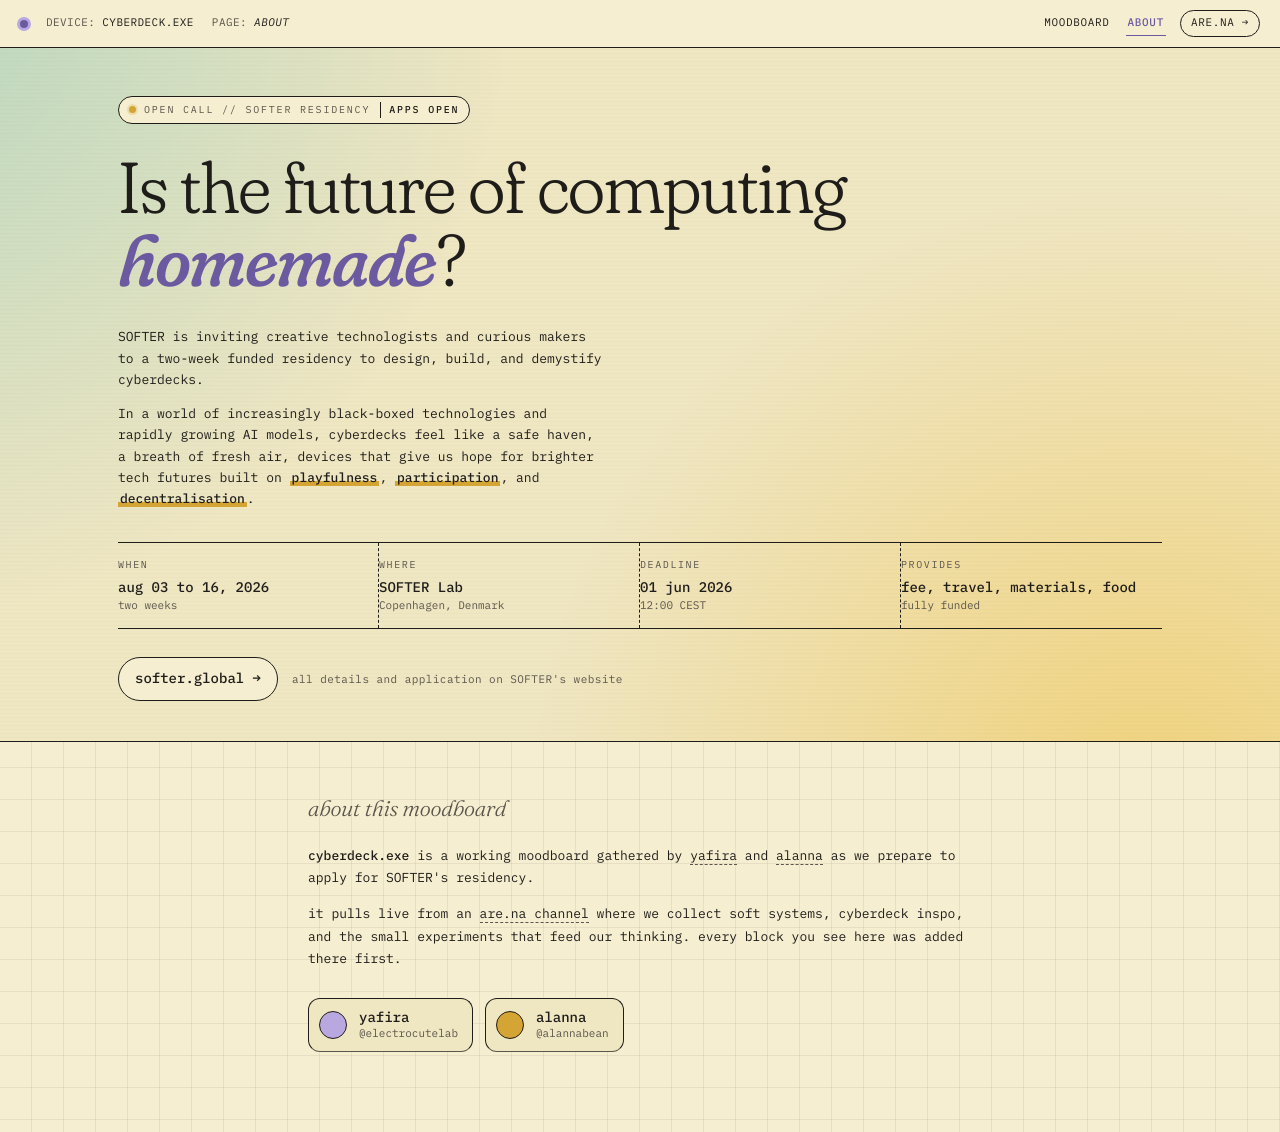
==== about.html @ faeb11a3 "Initial commit" ====
<!doctype html>
<html lang="en">
  <head>
    <meta charset="utf-8" />
    <meta
      name="viewport"
      content="width=device-width, initial-scale=1, viewport-fit=cover"
    />
    <title>about // cyberdeck.exe</title>
    <meta
      name="description"
      content="open call: SOFTER residency for cyberdeck design and demystification. cyberdeck.exe is a moodboard by yafira & alanna."
    />
    <meta property="og:title" content="about // cyberdeck.exe" />
    <meta
      property="og:description"
      content="open call: is the future of computing homemade?"
    />

    <link rel="preconnect" href="https://fonts.googleapis.com" />
    <link rel="preconnect" href="https://fonts.gstatic.com" crossorigin />
    <link
      href="https://fonts.googleapis.com/css2?family=IBM+Plex+Mono:wght@300;400;500;600;700&family=Fraunces:opsz,wght,SOFT@9..144,300;9..144,500;9..144,800&display=swap"
      rel="stylesheet"
    />

    <link rel="stylesheet" href="style.css" />
  </head>
  <body class="page-about">
    <!-- top status strip -->
    <div class="spec-strip" role="banner">
      <span class="dot" aria-hidden="true"></span>
      <span><span class="k">device:</span> cyberdeck.exe</span>
      <span><span class="k">page:</span> <em>about</em></span>
      <span class="grow"></span>
      <nav class="nav">
        <a class="nav-link" href="index.html">moodboard</a>
        <a class="nav-link" href="about.html" aria-current="page">about</a>
        <a
          class="nav-link action"
          href="https://www.are.na/yafira/cyberdeck-exe-9tnkemv_c50"
          target="_blank"
          rel="noopener"
          >are.na &rarr;</a
        >
      </nav>
    </div>

    <!-- open call brief -->
    <section class="brief" aria-labelledby="brief-heading">
      <div class="brief-inner">
        <div class="brief-tag">
          <span class="brief-tag-dot"></span>
          <span>open call // SOFTER residency</span>
          <span class="brief-tag-status">apps open</span>
        </div>

        <h1 id="brief-heading" class="brief-question">
          Is the future of computing <em>homemade</em>?
        </h1>

        <div class="brief-prose">
          <p>
            SOFTER is inviting creative technologists and curious makers to a
            two-week funded residency to design, build, and demystify
            cyberdecks.
          </p>
          <p>
            In a world of increasingly black-boxed technologies and rapidly
            growing AI models, cyberdecks feel like a safe haven, a breath of
            fresh air, devices that give us hope for brighter tech futures built
            on <b>playfulness</b>, <b>participation</b>, and
            <b>decentralisation</b>.
          </p>
        </div>

        <dl class="brief-specs">
          <div class="brief-spec">
            <dt>when</dt>
            <dd>aug 03 to 16, 2026 <span class="brief-sub">two weeks</span></dd>
          </div>
          <div class="brief-spec">
            <dt>where</dt>
            <dd>
              SOFTER Lab <span class="brief-sub">Copenhagen, Denmark</span>
            </dd>
          </div>
          <div class="brief-spec">
            <dt>deadline</dt>
            <dd>01 jun 2026 <span class="brief-sub">12:00 CEST</span></dd>
          </div>
          <div class="brief-spec">
            <dt>provides</dt>
            <dd>
              fee, travel, materials, food
              <span class="brief-sub">fully funded</span>
            </dd>
          </div>
        </dl>

        <div class="brief-cta">
          <a
            class="brief-link"
            href="https://softer.global"
            target="_blank"
            rel="noopener"
          >
            softer.global &rarr;
          </a>
          <span class="brief-note"
            >all details and application on SOFTER's website</span
          >
        </div>
      </div>
    </section>

    <!-- about this site -->
    <section class="about-meta">
      <div class="about-meta-inner">
        <h2 class="about-meta-heading">about this moodboard</h2>
        <p>
          <span class="lead">cyberdeck.exe</span> is a working moodboard
          gathered by
          <a
            href="https://instagram.com/electrocutelab"
            target="_blank"
            rel="noopener"
            >yafira</a
          >
          and
          <a
            href="https://instagram.com/alannabean"
            target="_blank"
            rel="noopener"
            >alanna</a
          >
          as we prepare to apply for SOFTER's residency.
        </p>
        <p>
          it pulls live from an
          <a
            href="https://www.are.na/yafira/cyberdeck-exe-9tnkemv_c50"
            target="_blank"
            rel="noopener"
            >are.na channel</a
          >
          where we collect soft systems, cyberdeck inspo, and the small
          experiments that feed our thinking. every block you see here was added
          there first.
        </p>

        <div class="people">
          <a
            class="person"
            href="https://instagram.com/electrocutelab"
            target="_blank"
            rel="noopener"
          >
            <span class="swatch" style="background: var(--lav)"></span>
            <div class="person-text">
              <span class="person-name">yafira</span>
              <span class="person-handle">@electrocutelab</span>
            </div>
          </a>
          <a
            class="person"
            href="https://instagram.com/alannabean"
            target="_blank"
            rel="noopener"
          >
            <span class="swatch" style="background: var(--mustard)"></span>
            <div class="person-text">
              <span class="person-name">alanna</span>
              <span class="person-handle">@alannabean</span>
            </div>
          </a>
        </div>
      </div>
    </section>
  </body>
</html>
---- style.css ----
:root {
  --bg: #f5eed1; /* mac beige, pushed pastel yellow */
  --paper: #efe6c2; /* paper card, slightly deeper */
  --ink: #1f1d1a; /* near-black ink */
  --ink-soft: #5b554c;
  --rule: #1f1d1a;
  --lav: #b9a8e0;
  --lav-deep: #6b5aa0;
  --blush: #e8b3b6;
  --mint: #b5d6bf;
  --butter: #f0d27c;
  --sky: #a9c6e0;
  --peach: #ebbf9b;
  --mustard: #d4a534;
  --grid-line: rgba(31, 29, 26, 0.07);
}
@media (prefers-color-scheme: dark) {
  :root {
    --bg: #16140d;
    --paper: #1f1c12;
    --ink: #ece6d6;
    --ink-soft: #a39a86;
    --rule: #ece6d6;
    --grid-line: rgba(236, 230, 214, 0.08);
  }
}

* {
  box-sizing: border-box;
}
html,
body {
  margin: 0;
  padding: 0;
}
body {
  background: var(--bg);
  color: var(--ink);
  font-family: "IBM Plex Mono", ui-monospace, monospace;
  font-size: 13px;
  line-height: 1.55;
  -webkit-font-smoothing: antialiased;
  text-rendering: geometricPrecision;
  background-image:
    linear-gradient(var(--grid-line) 1px, transparent 1px),
    linear-gradient(90deg, var(--grid-line) 1px, transparent 1px);
  background-size: 32px 32px;
  background-position: -1px -1px;
}

::selection {
  background: var(--lav);
  color: var(--ink);
}

a {
  color: inherit;
}

/* top spec strip */
.spec-strip {
  border-bottom: 1.5px solid var(--rule);
  padding: 10px 20px;
  display: flex;
  gap: 18px;
  align-items: center;
  flex-wrap: wrap;
  font-size: 11px;
  letter-spacing: 0.04em;
  text-transform: uppercase;
  background: var(--bg);
  position: sticky;
  top: 0;
  z-index: 50;
  backdrop-filter: blur(8px);
}
.spec-strip .dot {
  width: 8px;
  height: 8px;
  border-radius: 50%;
  background: var(--lav-deep);
  box-shadow: 0 0 0 3px var(--lav);
  animation: pulse 2.4s ease-in-out infinite;
}
@keyframes pulse {
  0%,
  100% {
    box-shadow: 0 0 0 3px var(--lav);
  }
  50% {
    box-shadow: 0 0 0 6px transparent;
  }
}
.spec-strip span.k {
  color: var(--ink-soft);
}
.spec-strip .grow {
  flex: 1;
}

.nav {
  display: inline-flex;
  align-items: center;
  gap: 14px;
}
.nav-link {
  text-decoration: none;
  color: var(--ink);
  font-size: 11px;
  letter-spacing: 0.06em;
  text-transform: uppercase;
  padding: 3px 2px;
  border-bottom: 1.5px solid transparent;
  transition:
    border-color 0.15s,
    color 0.15s;
}
.nav-link:hover {
  border-bottom-color: var(--ink);
}
.nav-link[aria-current="page"] {
  border-bottom-color: var(--lav-deep);
  color: var(--lav-deep);
  font-weight: 500;
}
.nav-link.action {
  padding: 4px 10px;
  border: 1px solid var(--rule);
  border-radius: 999px;
  transition:
    background 0.2s,
    color 0.2s;
}
.nav-link.action:hover {
  background: var(--ink);
  color: var(--bg);
  border-color: var(--ink);
}

/* masthead */
.masthead {
  padding: 56px 20px 28px;
  border-bottom: 1.5px solid var(--rule);
  position: relative;
  overflow: hidden;
}
.masthead::before {
  content: "";
  position: absolute;
  top: 0;
  right: -120px;
  width: 480px;
  height: 480px;
  background: radial-gradient(circle at center, var(--lav) 0%, transparent 60%);
  opacity: 0.55;
  pointer-events: none;
}
.masthead::after {
  content: "";
  position: absolute;
  bottom: -200px;
  left: -80px;
  width: 360px;
  height: 360px;
  background: radial-gradient(
    circle at center,
    var(--blush) 0%,
    transparent 60%
  );
  opacity: 0.45;
  pointer-events: none;
}
.masthead-inner {
  position: relative;
  z-index: 1;
  max-width: 1400px;
  margin: 0 auto;
}

.crumb {
  font-size: 11px;
  letter-spacing: 0.16em;
  text-transform: uppercase;
  color: var(--ink-soft);
  margin-bottom: 18px;
}
.crumb b {
  color: var(--ink);
  font-weight: 500;
}

h1.title {
  font-family: "Fraunces", "Times New Roman", serif;
  font-weight: 300;
  font-variation-settings: "SOFT" 100;
  font-size: clamp(56px, 11vw, 168px);
  line-height: 0.88;
  letter-spacing: -0.04em;
  margin: 0 0 18px;
  color: var(--ink);
}
h1.title .ext {
  font-family: "IBM Plex Mono", monospace;
  font-style: italic;
  font-weight: 300;
  font-size: 0.42em;
  letter-spacing: -0.01em;
  vertical-align: 0.55em;
  color: var(--lav-deep);
  margin-left: 6px;
}
h1.title .cursor {
  display: inline-block;
  width: 0.5em;
  height: 0.78em;
  background: var(--ink);
  vertical-align: -0.05em;
  margin-left: 0.1em;
  animation: blink 1.1s steps(2, end) infinite;
}
@keyframes blink {
  50% {
    opacity: 0;
  }
}

.tagline {
  max-width: 640px;
  font-size: 14px;
  line-height: 1.5;
  color: var(--ink);
}
.tagline em {
  font-family: "Fraunces", serif;
  font-style: italic;
  font-weight: 400;
}

/* datasheet (specs grid) */
.datasheet {
  display: grid;
  grid-template-columns: repeat(auto-fit, minmax(160px, 1fr));
  border-top: 1px dashed var(--rule);
  border-bottom: 1px dashed var(--rule);
  margin-top: 32px;
}
.datasheet .cell {
  padding: 14px 16px;
  border-right: 1px dashed var(--rule);
  font-size: 11px;
  line-height: 1.45;
}
.datasheet .cell:last-child {
  border-right: none;
}
.datasheet .cell .k {
  display: block;
  color: var(--ink-soft);
  letter-spacing: 0.12em;
  text-transform: uppercase;
  font-size: 10px;
  margin-bottom: 4px;
}
.datasheet .cell .v {
  color: var(--ink);
  font-weight: 500;
  font-size: 13px;
}
@media (max-width: 720px) {
  .datasheet {
    grid-template-columns: repeat(2, 1fr);
  }
  .datasheet .cell:nth-child(2n) {
    border-right: none;
  }
  .datasheet .cell {
    border-bottom: 1px dashed var(--rule);
  }
  .datasheet .cell:nth-last-child(-n + 2) {
    border-bottom: none;
  }
}

/* collaborator chips */
.collab-row {
  display: flex;
  gap: 8px;
  flex-wrap: wrap;
  padding: 20px;
  border-bottom: 1.5px solid var(--rule);
  align-items: center;
}
.collab-row .label {
  font-size: 10px;
  text-transform: uppercase;
  letter-spacing: 0.16em;
  color: var(--ink-soft);
  margin-right: 8px;
}
.chip {
  display: inline-flex;
  align-items: center;
  gap: 6px;
  padding: 4px 10px 4px 6px;
  border: 1px solid var(--rule);
  border-radius: 999px;
  font-size: 11px;
  text-decoration: none;
  background: var(--paper);
  transition: transform 0.15s;
}
.chip:hover {
  transform: translate(-1px, -1px);
  box-shadow: 2px 2px 0 var(--rule);
}
.chip .swatch {
  width: 16px;
  height: 16px;
  border-radius: 50%;
  border: 1px solid var(--rule);
  flex-shrink: 0;
}
.chip .handle {
  color: var(--ink-soft);
  font-size: 10px;
  letter-spacing: 0.02em;
}
.chip .name {
  color: var(--ink);
}

/* open call brief */
.brief {
  border-bottom: 1.5px solid var(--rule);
  padding: 0;
  position: relative;
  background:
    radial-gradient(circle at 90% 110%, var(--butter) 0%, transparent 45%),
    radial-gradient(circle at -10% -10%, var(--mint) 0%, transparent 40%),
    var(--paper);
  overflow: hidden;
}
.brief::before {
  /* faint scanline texture, very soft */
  content: "";
  position: absolute;
  inset: 0;
  background-image: repeating-linear-gradient(
    0deg,
    transparent 0 3px,
    rgba(31, 29, 26, 0.018) 3px 4px
  );
  pointer-events: none;
}
.brief-inner {
  position: relative;
  max-width: 1100px;
  margin: 0 auto;
  padding: 48px 28px 40px;
}

.brief-tag {
  display: inline-flex;
  align-items: center;
  gap: 8px;
  font-size: 10px;
  text-transform: uppercase;
  letter-spacing: 0.18em;
  color: var(--ink-soft);
  border: 1px solid var(--rule);
  background: var(--bg);
  padding: 5px 10px;
  border-radius: 999px;
  margin-bottom: 28px;
}
.brief-tag-dot {
  width: 7px;
  height: 7px;
  border-radius: 50%;
  background: var(--mustard);
  box-shadow: 0 0 0 2px rgba(212, 165, 52, 0.25);
}
.brief-tag-status {
  color: var(--ink);
  font-weight: 500;
  border-left: 1px solid var(--rule);
  padding-left: 8px;
  margin-left: 2px;
}

.brief-question {
  font-family: "Fraunces", serif;
  font-weight: 300;
  font-variation-settings: "SOFT" 100;
  font-size: clamp(34px, 6vw, 72px);
  line-height: 1.02;
  letter-spacing: -0.025em;
  color: var(--ink);
  margin: 0 0 28px;
  max-width: 18ch;
}
.brief-question em {
  font-style: italic;
  color: var(--lav-deep);
  font-weight: 500;
}

.brief-prose {
  max-width: 62ch;
  font-size: 13px;
  line-height: 1.65;
  color: var(--ink);
  margin-bottom: 32px;
}
.brief-prose p {
  margin: 0 0 12px;
}
.brief-prose p:last-child {
  margin-bottom: 0;
}
.brief-prose b {
  font-weight: 500;
  color: var(--ink);
  background: linear-gradient(
    0deg,
    var(--mustard) 0%,
    var(--mustard) 30%,
    transparent 30%
  );
  padding: 0 2px;
}

.brief-specs {
  display: grid;
  grid-template-columns: repeat(4, 1fr);
  gap: 0;
  margin: 0 0 28px;
  border-top: 1px solid var(--rule);
  border-bottom: 1px solid var(--rule);
}
.brief-spec {
  padding: 14px 16px 14px 0;
  border-right: 1px dashed var(--rule);
}
.brief-spec:last-child {
  border-right: none;
  padding-right: 0;
}
.brief-spec dt {
  font-size: 10px;
  text-transform: uppercase;
  letter-spacing: 0.16em;
  color: var(--ink-soft);
  margin-bottom: 6px;
}
.brief-spec dd {
  margin: 0;
  font-size: 14px;
  font-weight: 500;
  color: var(--ink);
  line-height: 1.35;
}
.brief-sub {
  display: block;
  font-size: 11px;
  font-weight: 400;
  color: var(--ink-soft);
  margin-top: 2px;
  letter-spacing: 0;
  text-transform: none;
}
@media (max-width: 800px) {
  .brief-specs {
    grid-template-columns: repeat(2, 1fr);
  }
  .brief-spec:nth-child(2) {
    border-right: none;
  }
  .brief-spec:nth-child(-n + 2) {
    border-bottom: 1px dashed var(--rule);
  }
  .brief-spec {
    padding-right: 16px;
  }
}
@media (max-width: 480px) {
  .brief-specs {
    grid-template-columns: 1fr;
  }
  .brief-spec {
    border-right: none;
    border-bottom: 1px dashed var(--rule);
    padding-right: 0;
  }
  .brief-spec:last-child {
    border-bottom: none;
  }
}

.brief-cta {
  display: flex;
  flex-wrap: wrap;
  align-items: baseline;
  gap: 14px;
}
.brief-link {
  font-family: "IBM Plex Mono", monospace;
  font-size: 14px;
  font-weight: 500;
  color: var(--ink);
  text-decoration: none;
  border: 1.5px solid var(--rule);
  background: var(--bg);
  padding: 10px 16px;
  border-radius: 999px;
  transition:
    transform 0.15s,
    box-shadow 0.15s;
}
.brief-link:hover {
  transform: translate(-2px, -2px);
  box-shadow: 3px 3px 0 var(--rule);
  background: var(--mustard);
}
.brief-note {
  font-size: 11px;
  color: var(--ink-soft);
  letter-spacing: 0.04em;
}

/* about page: meta section */
.about-meta {
  padding: 0;
}
.about-meta-inner {
  max-width: 720px;
  margin: 0 auto;
  padding: 48px 28px 80px;
  font-size: 13px;
  line-height: 1.7;
  color: var(--ink);
}
.about-meta-heading {
  font-family: "Fraunces", serif;
  font-style: italic;
  font-weight: 300;
  font-size: 22px;
  color: var(--ink-soft);
  letter-spacing: -0.01em;
  margin: 0 0 18px;
}
.about-meta-inner p {
  margin: 0 0 14px;
}
.about-meta-inner .lead {
  font-weight: 500;
  color: var(--ink);
}
.about-meta-inner a {
  color: var(--ink);
  text-decoration: none;
  border-bottom: 1px dashed var(--ink-soft);
  transition:
    color 0.15s,
    border-color 0.15s;
}
.about-meta-inner a:hover {
  color: var(--lav-deep);
  border-bottom-color: var(--lav-deep);
}

.people {
  display: flex;
  flex-wrap: wrap;
  gap: 12px;
  margin-top: 28px;
}
.person {
  display: inline-flex;
  align-items: center;
  gap: 12px;
  padding: 10px 14px 10px 10px;
  border: 1px solid var(--rule);
  background: var(--paper);
  border-radius: 12px;
  text-decoration: none !important;
  border-bottom-style: solid !important;
  transition:
    transform 0.15s,
    box-shadow 0.15s;
}
.person:hover {
  transform: translate(-2px, -2px);
  box-shadow: 3px 3px 0 var(--rule);
}
.person .swatch {
  width: 28px;
  height: 28px;
  border-radius: 50%;
  border: 1px solid var(--rule);
  flex-shrink: 0;
}
.person-text {
  display: flex;
  flex-direction: column;
  line-height: 1.2;
}
.person-name {
  font-size: 14px;
  font-weight: 500;
  color: var(--ink);
}
.person-handle {
  font-size: 11px;
  color: var(--ink-soft);
  margin-top: 2px;
}

/* legend / type filters */
.legend {
  display: flex;
  gap: 6px;
  flex-wrap: wrap;
  padding: 14px 20px;
  border-bottom: 1.5px solid var(--rule);
  align-items: center;
  font-size: 11px;
}
.legend .label {
  text-transform: uppercase;
  letter-spacing: 0.14em;
  color: var(--ink-soft);
  margin-right: 8px;
}
.legend button {
  font-family: inherit;
  font-size: 11px;
  border: 1px solid var(--rule);
  background: var(--paper);
  color: var(--ink);
  padding: 4px 10px;
  cursor: pointer;
  border-radius: 999px;
  display: inline-flex;
  align-items: center;
  gap: 6px;
  transition:
    background 0.15s,
    color 0.15s;
}
.legend button .sw {
  width: 9px;
  height: 9px;
  border-radius: 50%;
  border: 1px solid var(--rule);
}
.legend button[aria-pressed="true"] {
  background: var(--ink);
  color: var(--bg);
}
.legend .count {
  margin-left: auto;
  color: var(--ink-soft);
  font-size: 11px;
  letter-spacing: 0.04em;
}

/* grid */
.grid {
  column-count: 4;
  column-gap: 14px;
  padding: 20px;
  max-width: 1600px;
  margin: 0 auto;
}
@media (max-width: 1200px) {
  .grid {
    column-count: 3;
  }
}
@media (max-width: 800px) {
  .grid {
    column-count: 2;
  }
}
@media (max-width: 480px) {
  .grid {
    column-count: 1;
  }
}

.card {
  break-inside: avoid;
  margin-bottom: 14px;
  background: var(--paper);
  border: 1px solid var(--rule);
  border-radius: 6px;
  overflow: hidden;
  position: relative;
  transition:
    transform 0.18s ease,
    box-shadow 0.18s ease;
  display: block;
  text-decoration: none;
  color: inherit;
  opacity: 0;
  animation: fadein 0.5s ease forwards;
}
@keyframes fadein {
  from {
    opacity: 0;
    transform: translateY(8px);
  }
  to {
    opacity: 1;
    transform: translateY(0);
  }
}
.card:hover {
  transform: translate(-2px, -2px);
  box-shadow: 4px 4px 0 var(--rule);
}

.card-head {
  display: flex;
  align-items: center;
  gap: 6px;
  padding: 6px 8px;
  border-bottom: 1px solid var(--rule);
  font-size: 10px;
  letter-spacing: 0.08em;
  text-transform: uppercase;
  background: var(--bg);
}
.card-head .type-dot {
  width: 8px;
  height: 8px;
  border-radius: 50%;
  border: 1px solid var(--rule);
  flex-shrink: 0;
}
.card-head .type-label {
  color: var(--ink-soft);
}
.card-head .pos {
  margin-left: auto;
  color: var(--ink-soft);
  font-variant-numeric: tabular-nums;
}

.card-media {
  display: block;
  width: 100%;
  height: auto;
  background: var(--bg);
}
.card-media img {
  display: block;
  width: 100%;
  height: auto;
}

.card-body {
  padding: 10px 12px;
  font-size: 12px;
  line-height: 1.5;
}
.card-body .title-line {
  font-weight: 500;
  color: var(--ink);
  margin-bottom: 4px;
}
.card-body .meta {
  color: var(--ink-soft);
  font-size: 10px;
  letter-spacing: 0.04em;
  text-transform: uppercase;
  margin-top: 6px;
  display: flex;
  gap: 8px;
  flex-wrap: wrap;
}
.card-body .desc {
  color: var(--ink-soft);
  font-size: 11px;
  line-height: 1.45;
}

.text-block .card-body {
  padding: 14px;
  font-family: "Fraunces", serif;
  font-size: 15px;
  line-height: 1.4;
  color: var(--ink);
}
.text-block .card-body .meta {
  font-family: "IBM Plex Mono", monospace;
}

.link-favicon {
  width: 12px;
  height: 12px;
  border-radius: 2px;
  border: 1px solid var(--rule);
  display: inline-block;
  vertical-align: -2px;
  margin-right: 4px;
}

/* type swatches */
.t-Image {
  background: var(--lav);
}
.t-Link {
  background: var(--sky);
}
.t-Text {
  background: var(--butter);
}
.t-Media {
  background: var(--peach);
}
.t-Attachment {
  background: var(--mint);
}
.t-Channel {
  background: var(--blush);
}

/* loading & error */
.status {
  padding: 80px 20px;
  text-align: center;
  color: var(--ink-soft);
  font-size: 12px;
  letter-spacing: 0.08em;
  text-transform: uppercase;
}
.status .blink {
  animation: blink 1.1s steps(2, end) infinite;
}
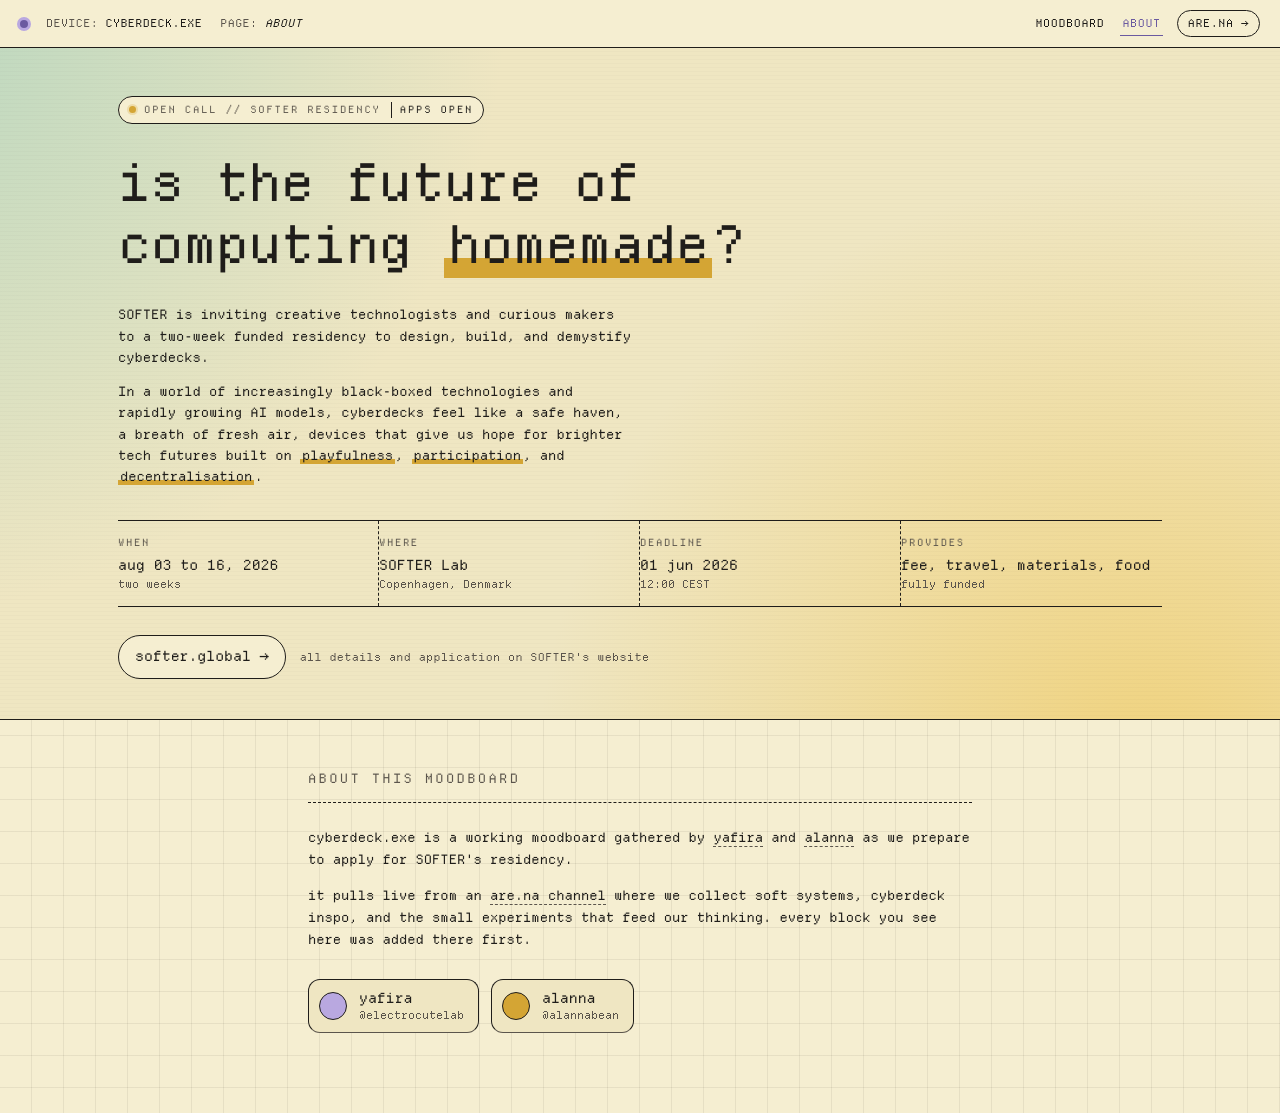
==== commit 85e9da13: "updating styling + added font" ====
--- a/about.html
+++ b/about.html
@@ -20,7 +20,7 @@
     <link rel="preconnect" href="https://fonts.googleapis.com" />
     <link rel="preconnect" href="https://fonts.gstatic.com" crossorigin />
     <link
-      href="https://fonts.googleapis.com/css2?family=IBM+Plex+Mono:wght@300;400;500;600;700&family=Fraunces:opsz,wght,SOFT@9..144,300;9..144,500;9..144,800&display=swap"
+      href="https://fonts.googleapis.com/css2?family=IBM+Plex+Mono:wght@300;400;500;600;700&display=swap"
       rel="stylesheet"
     />
 
@@ -34,8 +34,8 @@
       <span><span class="k">page:</span> <em>about</em></span>
       <span class="grow"></span>
       <nav class="nav">
-        <a class="nav-link" href="index.html">moodboard</a>
-        <a class="nav-link" href="about.html" aria-current="page">about</a>
+        <a class="nav-link" href="/">moodboard</a>
+        <a class="nav-link" href="/about" aria-current="page">about</a>
         <a
           class="nav-link action"
           href="https://www.are.na/yafira/cyberdeck-exe-9tnkemv_c50"
--- a/style.css
+++ b/style.css
@@ -1,3 +1,15 @@
+/* Departure Mono by Helena Zhang, SIL OFL license.
+     Download from https://departuremono.com and drop the files into ./fonts/ */
+@font-face {
+  font-family: "Departure Mono";
+  src:
+    url("fonts/DepartureMono-Regular.woff2") format("woff2"),
+    url("fonts/DepartureMono-Regular.otf") format("opentype");
+  font-weight: 400;
+  font-style: normal;
+  font-display: swap;
+}
+
 :root {
   --bg: #f5eed1; /* mac beige, pushed pastel yellow */
   --paper: #efe6c2; /* paper card, slightly deeper */
@@ -36,7 +48,7 @@
 body {
   background: var(--bg);
   color: var(--ink);
-  font-family: "IBM Plex Mono", ui-monospace, monospace;
+  font-family: "Departure Mono", "IBM Plex Mono", ui-monospace, monospace;
   font-size: 13px;
   line-height: 1.55;
   -webkit-font-smoothing: antialiased;
@@ -190,24 +202,23 @@
 }
 
 h1.title {
-  font-family: "Fraunces", "Times New Roman", serif;
-  font-weight: 300;
-  font-variation-settings: "SOFT" 100;
-  font-size: clamp(56px, 11vw, 168px);
-  line-height: 0.88;
-  letter-spacing: -0.04em;
+  font-family: "Departure Mono", "IBM Plex Mono", monospace;
+  font-weight: 400;
+  font-size: clamp(40px, 7.5vw, 116px);
+  line-height: 1;
+  letter-spacing: -0.02em;
   margin: 0 0 18px;
   color: var(--ink);
+  text-transform: lowercase;
 }
 h1.title .ext {
-  font-family: "IBM Plex Mono", monospace;
-  font-style: italic;
-  font-weight: 300;
-  font-size: 0.42em;
-  letter-spacing: -0.01em;
-  vertical-align: 0.55em;
+  font-family: "Departure Mono", "IBM Plex Mono", monospace;
+  font-weight: 400;
+  font-size: 0.5em;
+  letter-spacing: 0;
+  vertical-align: 0.35em;
   color: var(--lav-deep);
-  margin-left: 6px;
+  margin-left: 4px;
 }
 h1.title .cursor {
   display: inline-block;
@@ -231,9 +242,17 @@
   color: var(--ink);
 }
 .tagline em {
-  font-family: "Fraunces", serif;
-  font-style: italic;
+  font-family: "Departure Mono", "IBM Plex Mono", monospace;
+  font-style: normal;
   font-weight: 400;
+  color: var(--lav-deep);
+  background: linear-gradient(
+    0deg,
+    var(--lav) 0%,
+    var(--lav) 30%,
+    transparent 30%
+  );
+  padding: 0 2px;
 }
 
 /* datasheet (specs grid) */
@@ -389,20 +408,27 @@
 }
 
 .brief-question {
-  font-family: "Fraunces", serif;
-  font-weight: 300;
-  font-variation-settings: "SOFT" 100;
-  font-size: clamp(34px, 6vw, 72px);
-  line-height: 1.02;
-  letter-spacing: -0.025em;
+  font-family: "Departure Mono", "IBM Plex Mono", monospace;
+  font-weight: 400;
+  font-size: clamp(28px, 4.5vw, 52px);
+  line-height: 1.2;
+  letter-spacing: -0.01em;
   color: var(--ink);
   margin: 0 0 28px;
-  max-width: 18ch;
+  max-width: 22ch;
+  text-transform: lowercase;
 }
 .brief-question em {
-  font-style: italic;
-  color: var(--lav-deep);
-  font-weight: 500;
+  font-style: normal;
+  color: var(--ink);
+  font-weight: 400;
+  background: linear-gradient(
+    0deg,
+    var(--mustard) 0%,
+    var(--mustard) 30%,
+    transparent 30%
+  );
+  padding: 0 4px;
 }
 
 .brief-prose {
@@ -504,7 +530,7 @@
   gap: 14px;
 }
 .brief-link {
-  font-family: "IBM Plex Mono", monospace;
+  font-family: "Departure Mono", "IBM Plex Mono", monospace;
   font-size: 14px;
   font-weight: 500;
   color: var(--ink);
@@ -541,13 +567,16 @@
   color: var(--ink);
 }
 .about-meta-heading {
-  font-family: "Fraunces", serif;
-  font-style: italic;
-  font-weight: 300;
-  font-size: 22px;
-  color: var(--ink-soft);
-  letter-spacing: -0.01em;
-  margin: 0 0 18px;
+  font-family: "Departure Mono", "IBM Plex Mono", monospace;
+  font-style: normal;
+  font-weight: 400;
+  font-size: 13px;
+  text-transform: uppercase;
+  letter-spacing: 0.18em;
+  color: var(--ink-soft);
+  margin: 0 0 24px;
+  padding-bottom: 12px;
+  border-bottom: 1px dashed var(--rule);
 }
 .about-meta-inner p {
   margin: 0 0 14px;
@@ -788,13 +817,13 @@
 
 .text-block .card-body {
   padding: 14px;
-  font-family: "Fraunces", serif;
-  font-size: 15px;
-  line-height: 1.4;
+  font-family: "Departure Mono", "IBM Plex Mono", monospace;
+  font-size: 12px;
+  line-height: 1.55;
   color: var(--ink);
 }
 .text-block .card-body .meta {
-  font-family: "IBM Plex Mono", monospace;
+  font-family: "Departure Mono", "IBM Plex Mono", monospace;
 }
 
 .link-favicon {
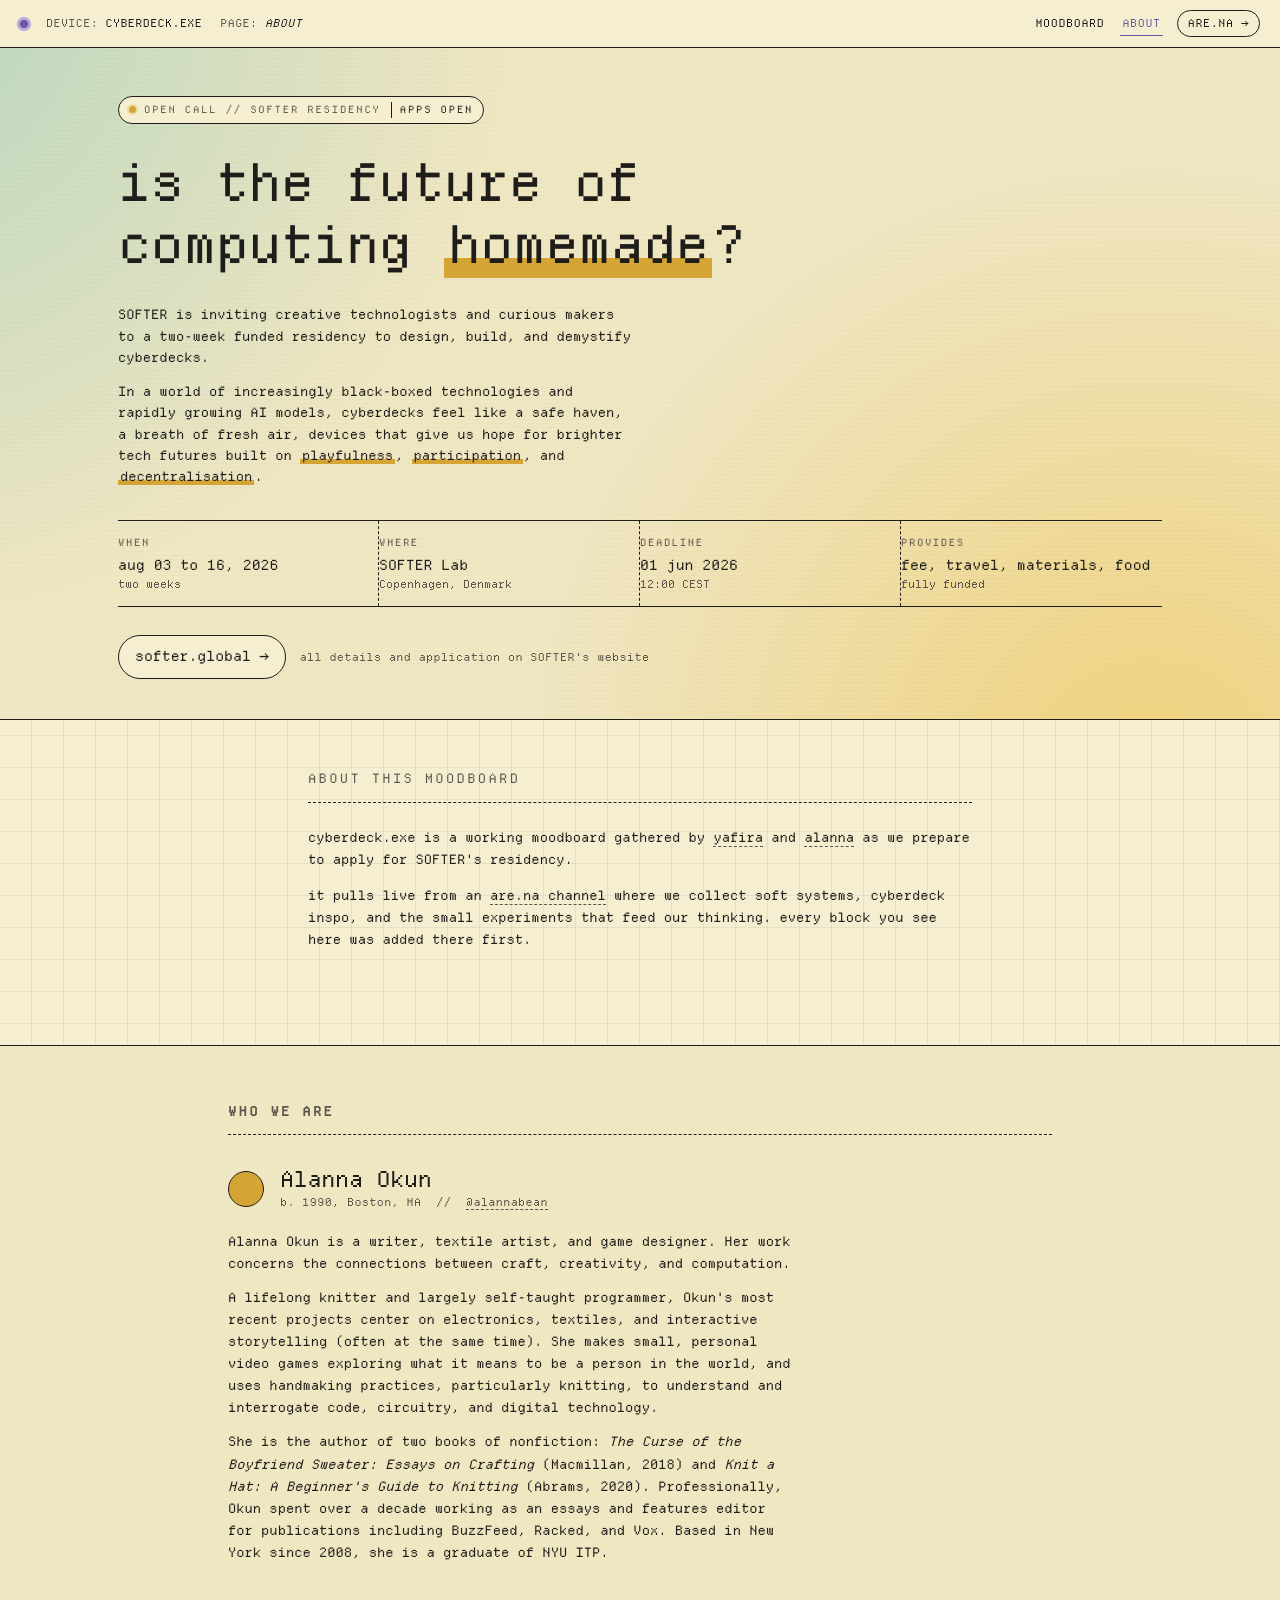
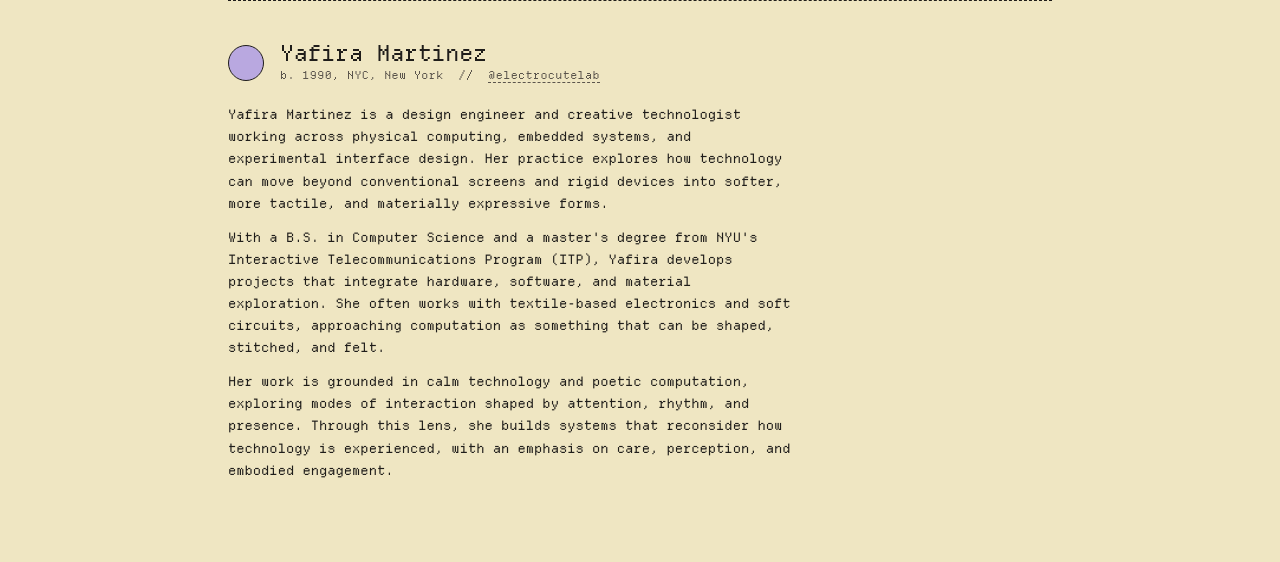
==== commit 7b9bfe35: "updated about page + added bios" ====
--- a/about.html
+++ b/about.html
@@ -148,33 +148,99 @@
           experiments that feed our thinking. every block you see here was added
           there first.
         </p>
-
-        <div class="people">
-          <a
-            class="person"
-            href="https://instagram.com/electrocutelab"
-            target="_blank"
-            rel="noopener"
-          >
+      </div>
+    </section>
+
+    <!-- bios -->
+    <section class="bios">
+      <div class="bios-inner">
+        <h2 class="bios-heading">who we are</h2>
+
+        <article class="bio">
+          <header class="bio-head">
+            <span class="swatch" style="background: var(--mustard)"></span>
+            <div class="bio-id">
+              <h3 class="bio-name">Alanna Okun</h3>
+              <p class="bio-meta">
+                b. 1990, Boston, MA &nbsp;//&nbsp;
+                <a
+                  href="https://instagram.com/alannabean"
+                  target="_blank"
+                  rel="noopener"
+                  >@alannabean</a
+                >
+              </p>
+            </div>
+          </header>
+          <div class="bio-body">
+            <p>
+              Alanna Okun is a writer, textile artist, and game designer. Her
+              work concerns the connections between craft, creativity, and
+              computation.
+            </p>
+            <p>
+              A lifelong knitter and largely self-taught programmer, Okun's most
+              recent projects center on electronics, textiles, and interactive
+              storytelling (often at the same time). She makes small, personal
+              video games exploring what it means to be a person in the world,
+              and uses handmaking practices, particularly knitting, to
+              understand and interrogate code, circuitry, and digital
+              technology.
+            </p>
+            <p>
+              She is the author of two books of nonfiction:
+              <em>The Curse of the Boyfriend Sweater: Essays on Crafting</em>
+              (Macmillan, 2018) and
+              <em>Knit a Hat: A Beginner's Guide to Knitting</em> (Abrams,
+              2020). Professionally, Okun spent over a decade working as an
+              essays and features editor for publications including BuzzFeed,
+              Racked, and Vox. Based in New York since 2008, she is a graduate
+              of NYU ITP.
+            </p>
+          </div>
+        </article>
+
+        <article class="bio">
+          <header class="bio-head">
             <span class="swatch" style="background: var(--lav)"></span>
-            <div class="person-text">
-              <span class="person-name">yafira</span>
-              <span class="person-handle">@electrocutelab</span>
+            <div class="bio-id">
+              <h3 class="bio-name">Yafira Martinez</h3>
+              <p class="bio-meta">
+                b. 1990, NYC, New York &nbsp;//&nbsp;
+                <a
+                  href="https://instagram.com/electrocutelab"
+                  target="_blank"
+                  rel="noopener"
+                  >@electrocutelab</a
+                >
+              </p>
             </div>
-          </a>
-          <a
-            class="person"
-            href="https://instagram.com/alannabean"
-            target="_blank"
-            rel="noopener"
-          >
-            <span class="swatch" style="background: var(--mustard)"></span>
-            <div class="person-text">
-              <span class="person-name">alanna</span>
-              <span class="person-handle">@alannabean</span>
-            </div>
-          </a>
-        </div>
+          </header>
+          <div class="bio-body">
+            <p>
+              Yafira Martinez is a design engineer and creative technologist
+              working across physical computing, embedded systems, and
+              experimental interface design. Her practice explores how
+              technology can move beyond conventional screens and rigid devices
+              into softer, more tactile, and materially expressive forms.
+            </p>
+            <p>
+              With a B.S. in Computer Science and a master's degree from NYU's
+              Interactive Telecommunications Program (ITP), Yafira develops
+              projects that integrate hardware, software, and material
+              exploration. She often works with textile-based electronics and
+              soft circuits, approaching computation as something that can be
+              shaped, stitched, and felt.
+            </p>
+            <p>
+              Her work is grounded in calm technology and poetic computation,
+              exploring modes of interaction shaped by attention, rhythm, and
+              presence. Through this lens, she builds systems that reconsider
+              how technology is experienced, with an emphasis on care,
+              perception, and embodied engagement.
+            </p>
+          </div>
+        </article>
       </div>
     </section>
   </body>
--- a/style.css
+++ b/style.css
@@ -26,17 +26,6 @@
   --mustard: #d4a534;
   --grid-line: rgba(31, 29, 26, 0.07);
 }
-@media (prefers-color-scheme: dark) {
-  :root {
-    --bg: #16140d;
-    --paper: #1f1c12;
-    --ink: #ece6d6;
-    --ink-soft: #a39a86;
-    --rule: #ece6d6;
-    --grid-line: rgba(236, 230, 214, 0.08);
-  }
-}
-
 * {
   box-sizing: border-box;
 }
@@ -598,51 +587,102 @@
   border-bottom-color: var(--lav-deep);
 }
 
-.people {
+/* bios */
+.bios {
+  border-top: 1.5px solid var(--rule);
+  padding: 0;
+  background: var(--paper);
+}
+.bios-inner {
+  max-width: 880px;
+  margin: 0 auto;
+  padding: 56px 28px 80px;
+}
+.bios-heading {
+  font-family: "Departure Mono", "IBM Plex Mono", monospace;
+  font-size: 13px;
+  text-transform: uppercase;
+  letter-spacing: 0.18em;
+  color: var(--ink-soft);
+  margin: 0 0 32px;
+  padding-bottom: 12px;
+  border-bottom: 1px dashed var(--rule);
+}
+
+.bio {
+  margin: 0 0 40px;
+  padding: 0 0 36px;
+  border-bottom: 1px dashed var(--rule);
+}
+.bio:last-child {
+  border-bottom: none;
+  margin-bottom: 0;
+  padding-bottom: 0;
+}
+
+.bio-head {
   display: flex;
-  flex-wrap: wrap;
-  gap: 12px;
-  margin-top: 28px;
-}
-.person {
-  display: inline-flex;
   align-items: center;
-  gap: 12px;
-  padding: 10px 14px 10px 10px;
-  border: 1px solid var(--rule);
-  background: var(--paper);
-  border-radius: 12px;
-  text-decoration: none !important;
-  border-bottom-style: solid !important;
-  transition:
-    transform 0.15s,
-    box-shadow 0.15s;
-}
-.person:hover {
-  transform: translate(-2px, -2px);
-  box-shadow: 3px 3px 0 var(--rule);
-}
-.person .swatch {
-  width: 28px;
-  height: 28px;
+  gap: 16px;
+  margin-bottom: 20px;
+}
+.bio-head .swatch {
+  width: 36px;
+  height: 36px;
   border-radius: 50%;
-  border: 1px solid var(--rule);
+  border: 1.5px solid var(--rule);
   flex-shrink: 0;
 }
-.person-text {
+.bio-id {
   display: flex;
   flex-direction: column;
-  line-height: 1.2;
-}
-.person-name {
-  font-size: 14px;
-  font-weight: 500;
-  color: var(--ink);
-}
-.person-handle {
-  font-size: 11px;
-  color: var(--ink-soft);
-  margin-top: 2px;
+  gap: 2px;
+  min-width: 0;
+}
+.bio-name {
+  font-family: "Departure Mono", "IBM Plex Mono", monospace;
+  font-size: 22px;
+  font-weight: 400;
+  color: var(--ink);
+  margin: 0;
+  letter-spacing: -0.01em;
+  line-height: 1.1;
+}
+.bio-meta {
+  font-family: "Departure Mono", "IBM Plex Mono", monospace;
+  font-size: 11px;
+  color: var(--ink-soft);
+  letter-spacing: 0.04em;
+  margin: 0;
+}
+.bio-meta a {
+  color: var(--ink-soft);
+  text-decoration: none;
+  border-bottom: 1px dashed var(--ink-soft);
+  transition:
+    color 0.15s,
+    border-color 0.15s;
+}
+.bio-meta a:hover {
+  color: var(--lav-deep);
+  border-bottom-color: var(--lav-deep);
+}
+
+.bio-body {
+  font-size: 13px;
+  line-height: 1.7;
+  color: var(--ink);
+  max-width: 68ch;
+}
+.bio-body p {
+  margin: 0 0 12px;
+}
+.bio-body p:last-child {
+  margin-bottom: 0;
+}
+.bio-body em {
+  font-style: italic;
+  color: var(--ink);
 }
 
 /* legend / type filters */
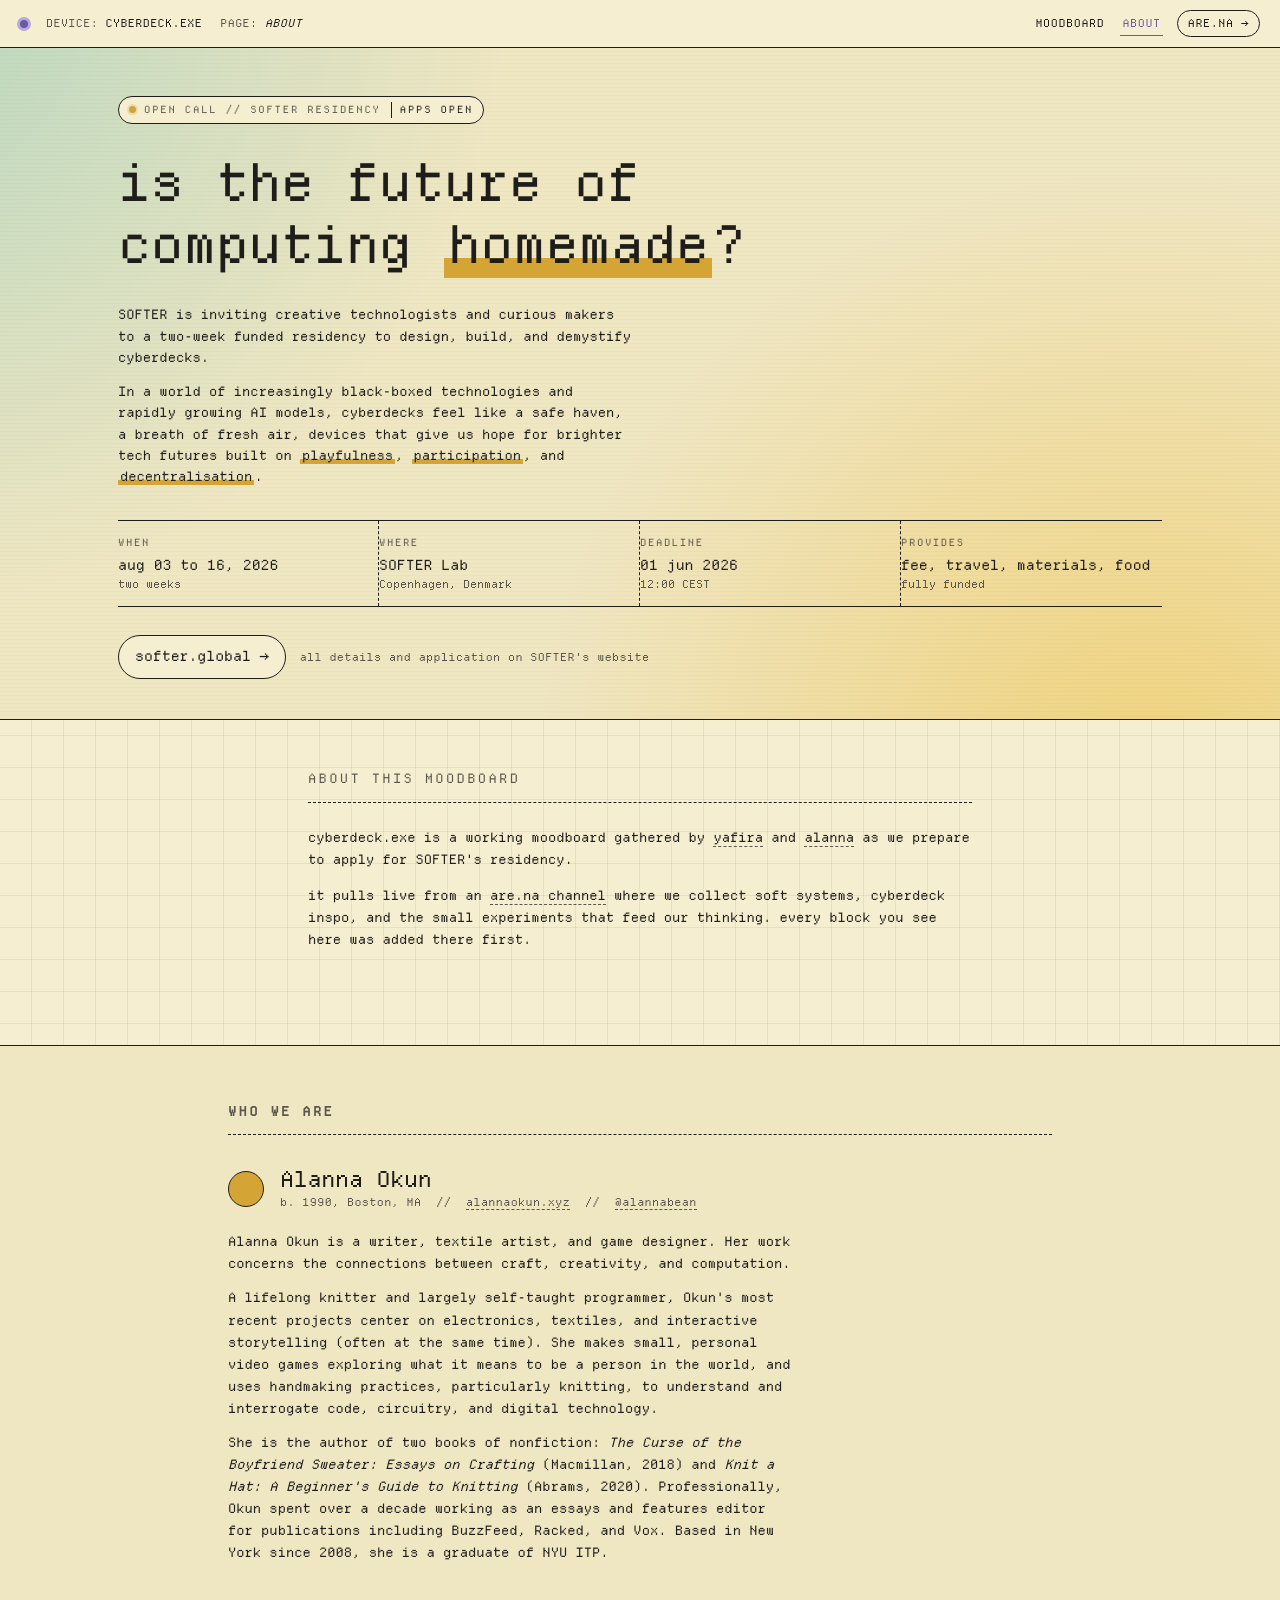
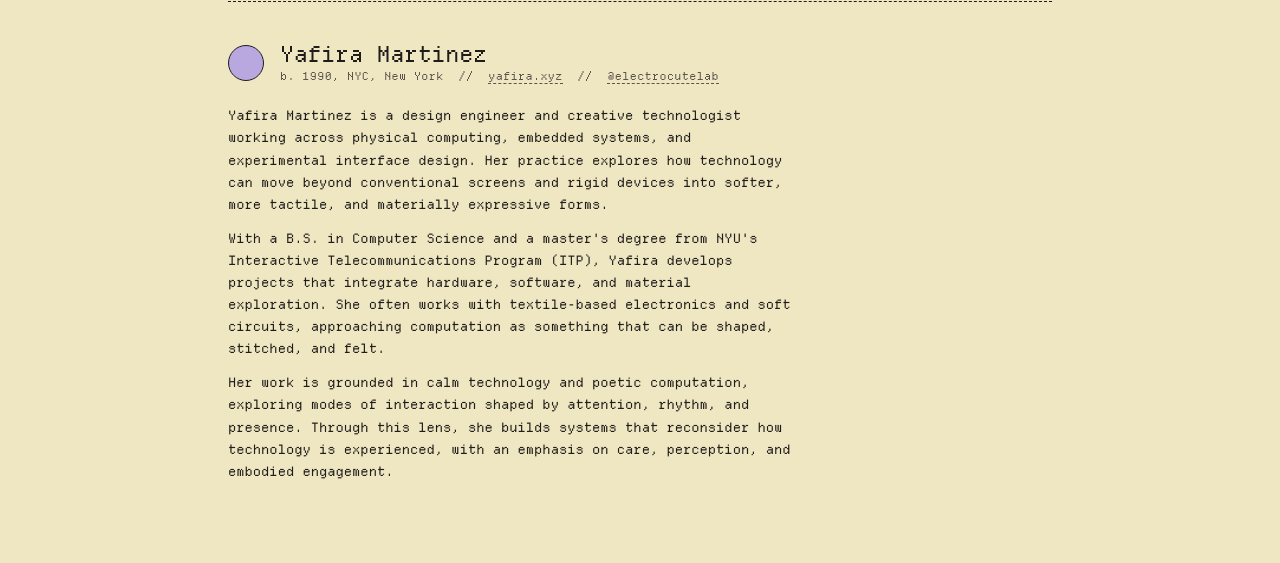
==== commit d91c5231: "updated bio with website links" ====
--- a/about.html
+++ b/about.html
@@ -1,247 +1,144 @@
 <!doctype html>
 <html lang="en">
-  <head>
-    <meta charset="utf-8" />
-    <meta
-      name="viewport"
-      content="width=device-width, initial-scale=1, viewport-fit=cover"
-    />
-    <title>about // cyberdeck.exe</title>
-    <meta
-      name="description"
-      content="open call: SOFTER residency for cyberdeck design and demystification. cyberdeck.exe is a moodboard by yafira & alanna."
-    />
-    <meta property="og:title" content="about // cyberdeck.exe" />
-    <meta
-      property="og:description"
-      content="open call: is the future of computing homemade?"
-    />
+<head>
+<meta charset="utf-8" />
+<meta name="viewport" content="width=device-width, initial-scale=1, viewport-fit=cover" />
+<title>about // cyberdeck.exe</title>
+<meta name="description" content="open call: SOFTER residency for cyberdeck design and demystification. cyberdeck.exe is a moodboard by yafira & alanna." />
+<meta property="og:title" content="about // cyberdeck.exe" />
+<meta property="og:description" content="open call: is the future of computing homemade?" />
 
-    <link rel="preconnect" href="https://fonts.googleapis.com" />
-    <link rel="preconnect" href="https://fonts.gstatic.com" crossorigin />
-    <link
-      href="https://fonts.googleapis.com/css2?family=IBM+Plex+Mono:wght@300;400;500;600;700&display=swap"
-      rel="stylesheet"
-    />
+<link rel="preconnect" href="https://fonts.googleapis.com">
+<link rel="preconnect" href="https://fonts.gstatic.com" crossorigin>
+<link href="https://fonts.googleapis.com/css2?family=IBM+Plex+Mono:wght@300;400;500;600;700&display=swap" rel="stylesheet">
 
-    <link rel="stylesheet" href="style.css" />
-  </head>
-  <body class="page-about">
-    <!-- top status strip -->
-    <div class="spec-strip" role="banner">
-      <span class="dot" aria-hidden="true"></span>
-      <span><span class="k">device:</span> cyberdeck.exe</span>
-      <span><span class="k">page:</span> <em>about</em></span>
-      <span class="grow"></span>
-      <nav class="nav">
-        <a class="nav-link" href="/">moodboard</a>
-        <a class="nav-link" href="/about" aria-current="page">about</a>
-        <a
-          class="nav-link action"
-          href="https://www.are.na/yafira/cyberdeck-exe-9tnkemv_c50"
-          target="_blank"
-          rel="noopener"
-          >are.na &rarr;</a
-        >
-      </nav>
+<link rel="stylesheet" href="style.css">
+</head>
+<body class="page-about">
+
+<!-- top status strip -->
+<div class="spec-strip" role="banner">
+  <span class="dot" aria-hidden="true"></span>
+  <span><span class="k">device:</span> cyberdeck.exe</span>
+  <span><span class="k">page:</span> <em>about</em></span>
+  <span class="grow"></span>
+  <nav class="nav">
+    <a class="nav-link" href="/">moodboard</a>
+    <a class="nav-link" href="/about" aria-current="page">about</a>
+    <a class="nav-link action" href="https://www.are.na/yafira/cyberdeck-exe-9tnkemv_c50" target="_blank" rel="noopener">are.na &rarr;</a>
+  </nav>
+</div>
+
+<!-- open call brief -->
+<section class="brief" aria-labelledby="brief-heading">
+  <div class="brief-inner">
+    <div class="brief-tag">
+      <span class="brief-tag-dot"></span>
+      <span>open call // SOFTER residency</span>
+      <span class="brief-tag-status">apps open</span>
     </div>
 
-    <!-- open call brief -->
-    <section class="brief" aria-labelledby="brief-heading">
-      <div class="brief-inner">
-        <div class="brief-tag">
-          <span class="brief-tag-dot"></span>
-          <span>open call // SOFTER residency</span>
-          <span class="brief-tag-status">apps open</span>
+    <h1 id="brief-heading" class="brief-question">
+      Is the future of computing <em>homemade</em>?
+    </h1>
+
+    <div class="brief-prose">
+      <p>
+        SOFTER is inviting creative technologists and curious makers to a two-week funded
+        residency to design, build, and demystify cyberdecks.
+      </p>
+      <p>
+        In a world of increasingly black-boxed technologies and rapidly growing AI models,
+        cyberdecks feel like a safe haven, a breath of fresh air, devices that give us hope
+        for brighter tech futures built on <b>playfulness</b>, <b>participation</b>, and
+        <b>decentralisation</b>.
+      </p>
+    </div>
+
+    <dl class="brief-specs">
+      <div class="brief-spec">
+        <dt>when</dt>
+        <dd>aug 03 to 16, 2026 <span class="brief-sub">two weeks</span></dd>
+      </div>
+      <div class="brief-spec">
+        <dt>where</dt>
+        <dd>SOFTER Lab <span class="brief-sub">Copenhagen, Denmark</span></dd>
+      </div>
+      <div class="brief-spec">
+        <dt>deadline</dt>
+        <dd>01 jun 2026 <span class="brief-sub">12:00 CEST</span></dd>
+      </div>
+      <div class="brief-spec">
+        <dt>provides</dt>
+        <dd>fee, travel, materials, food <span class="brief-sub">fully funded</span></dd>
+      </div>
+    </dl>
+
+    <div class="brief-cta">
+      <a class="brief-link" href="https://softer.global" target="_blank" rel="noopener">
+        softer.global &rarr;
+      </a>
+      <span class="brief-note">all details and application on SOFTER's website</span>
+    </div>
+  </div>
+</section>
+
+<!-- about this site -->
+<section class="about-meta">
+  <div class="about-meta-inner">
+    <h2 class="about-meta-heading">about this moodboard</h2>
+    <p>
+      <span class="lead">cyberdeck.exe</span> is a working moodboard gathered by
+      <a href="https://instagram.com/electrocutelab" target="_blank" rel="noopener">yafira</a>
+      and
+      <a href="https://instagram.com/alannabean" target="_blank" rel="noopener">alanna</a>
+      as we prepare to apply for SOFTER's residency.
+    </p>
+    <p>
+      it pulls live from an
+      <a href="https://www.are.na/yafira/cyberdeck-exe-9tnkemv_c50" target="_blank" rel="noopener">are.na channel</a>
+      where we collect soft systems, cyberdeck inspo, and the small experiments that feed
+      our thinking. every block you see here was added there first.
+    </p>
+  </div>
+</section>
+
+<!-- bios -->
+<section class="bios">
+  <div class="bios-inner">
+    <h2 class="bios-heading">who we are</h2>
+
+    <article class="bio">
+      <header class="bio-head">
+        <span class="swatch" style="background: var(--mustard)"></span>
+        <div class="bio-id">
+          <h3 class="bio-name">Alanna Okun</h3>
+          <p class="bio-meta">b. 1990, Boston, MA &nbsp;//&nbsp; <a href="https://www.alannaokun.xyz" target="_blank" rel="noopener">alannaokun.xyz</a> &nbsp;//&nbsp; <a href="https://instagram.com/alannabean" target="_blank" rel="noopener">@alannabean</a></p>
         </div>
+      </header>
+      <div class="bio-body">
+        <p>Alanna Okun is a writer, textile artist, and game designer. Her work concerns the connections between craft, creativity, and computation.</p>
+        <p>A lifelong knitter and largely self-taught programmer, Okun's most recent projects center on electronics, textiles, and interactive storytelling (often at the same time). She makes small, personal video games exploring what it means to be a person in the world, and uses handmaking practices, particularly knitting, to understand and interrogate code, circuitry, and digital technology.</p>
+        <p>She is the author of two books of nonfiction: <em>The Curse of the Boyfriend Sweater: Essays on Crafting</em> (Macmillan, 2018) and <em>Knit a Hat: A Beginner's Guide to Knitting</em> (Abrams, 2020). Professionally, Okun spent over a decade working as an essays and features editor for publications including BuzzFeed, Racked, and Vox. Based in New York since 2008, she is a graduate of NYU ITP.</p>
+      </div>
+    </article>
 
-        <h1 id="brief-heading" class="brief-question">
-          Is the future of computing <em>homemade</em>?
-        </h1>
+    <article class="bio">
+      <header class="bio-head">
+        <span class="swatch" style="background: var(--lav)"></span>
+        <div class="bio-id">
+          <h3 class="bio-name">Yafira Martinez</h3>
+          <p class="bio-meta">b. 1990, NYC, New York &nbsp;//&nbsp; <a href="https://yafira.xyz" target="_blank" rel="noopener">yafira.xyz</a> &nbsp;//&nbsp; <a href="https://instagram.com/electrocutelab" target="_blank" rel="noopener">@electrocutelab</a></p>
+        </div>
+      </header>
+      <div class="bio-body">
+        <p>Yafira Martinez is a design engineer and creative technologist working across physical computing, embedded systems, and experimental interface design. Her practice explores how technology can move beyond conventional screens and rigid devices into softer, more tactile, and materially expressive forms.</p>
+        <p>With a B.S. in Computer Science and a master's degree from NYU's Interactive Telecommunications Program (ITP), Yafira develops projects that integrate hardware, software, and material exploration. She often works with textile-based electronics and soft circuits, approaching computation as something that can be shaped, stitched, and felt.</p>
+        <p>Her work is grounded in calm technology and poetic computation, exploring modes of interaction shaped by attention, rhythm, and presence. Through this lens, she builds systems that reconsider how technology is experienced, with an emphasis on care, perception, and embodied engagement.</p>
+      </div>
+    </article>
+  </div>
+</section>
 
-        <div class="brief-prose">
-          <p>
-            SOFTER is inviting creative technologists and curious makers to a
-            two-week funded residency to design, build, and demystify
-            cyberdecks.
-          </p>
-          <p>
-            In a world of increasingly black-boxed technologies and rapidly
-            growing AI models, cyberdecks feel like a safe haven, a breath of
-            fresh air, devices that give us hope for brighter tech futures built
-            on <b>playfulness</b>, <b>participation</b>, and
-            <b>decentralisation</b>.
-          </p>
-        </div>
-
-        <dl class="brief-specs">
-          <div class="brief-spec">
-            <dt>when</dt>
-            <dd>aug 03 to 16, 2026 <span class="brief-sub">two weeks</span></dd>
-          </div>
-          <div class="brief-spec">
-            <dt>where</dt>
-            <dd>
-              SOFTER Lab <span class="brief-sub">Copenhagen, Denmark</span>
-            </dd>
-          </div>
-          <div class="brief-spec">
-            <dt>deadline</dt>
-            <dd>01 jun 2026 <span class="brief-sub">12:00 CEST</span></dd>
-          </div>
-          <div class="brief-spec">
-            <dt>provides</dt>
-            <dd>
-              fee, travel, materials, food
-              <span class="brief-sub">fully funded</span>
-            </dd>
-          </div>
-        </dl>
-
-        <div class="brief-cta">
-          <a
-            class="brief-link"
-            href="https://softer.global"
-            target="_blank"
-            rel="noopener"
-          >
-            softer.global &rarr;
-          </a>
-          <span class="brief-note"
-            >all details and application on SOFTER's website</span
-          >
-        </div>
-      </div>
-    </section>
-
-    <!-- about this site -->
-    <section class="about-meta">
-      <div class="about-meta-inner">
-        <h2 class="about-meta-heading">about this moodboard</h2>
-        <p>
-          <span class="lead">cyberdeck.exe</span> is a working moodboard
-          gathered by
-          <a
-            href="https://instagram.com/electrocutelab"
-            target="_blank"
-            rel="noopener"
-            >yafira</a
-          >
-          and
-          <a
-            href="https://instagram.com/alannabean"
-            target="_blank"
-            rel="noopener"
-            >alanna</a
-          >
-          as we prepare to apply for SOFTER's residency.
-        </p>
-        <p>
-          it pulls live from an
-          <a
-            href="https://www.are.na/yafira/cyberdeck-exe-9tnkemv_c50"
-            target="_blank"
-            rel="noopener"
-            >are.na channel</a
-          >
-          where we collect soft systems, cyberdeck inspo, and the small
-          experiments that feed our thinking. every block you see here was added
-          there first.
-        </p>
-      </div>
-    </section>
-
-    <!-- bios -->
-    <section class="bios">
-      <div class="bios-inner">
-        <h2 class="bios-heading">who we are</h2>
-
-        <article class="bio">
-          <header class="bio-head">
-            <span class="swatch" style="background: var(--mustard)"></span>
-            <div class="bio-id">
-              <h3 class="bio-name">Alanna Okun</h3>
-              <p class="bio-meta">
-                b. 1990, Boston, MA &nbsp;//&nbsp;
-                <a
-                  href="https://instagram.com/alannabean"
-                  target="_blank"
-                  rel="noopener"
-                  >@alannabean</a
-                >
-              </p>
-            </div>
-          </header>
-          <div class="bio-body">
-            <p>
-              Alanna Okun is a writer, textile artist, and game designer. Her
-              work concerns the connections between craft, creativity, and
-              computation.
-            </p>
-            <p>
-              A lifelong knitter and largely self-taught programmer, Okun's most
-              recent projects center on electronics, textiles, and interactive
-              storytelling (often at the same time). She makes small, personal
-              video games exploring what it means to be a person in the world,
-              and uses handmaking practices, particularly knitting, to
-              understand and interrogate code, circuitry, and digital
-              technology.
-            </p>
-            <p>
-              She is the author of two books of nonfiction:
-              <em>The Curse of the Boyfriend Sweater: Essays on Crafting</em>
-              (Macmillan, 2018) and
-              <em>Knit a Hat: A Beginner's Guide to Knitting</em> (Abrams,
-              2020). Professionally, Okun spent over a decade working as an
-              essays and features editor for publications including BuzzFeed,
-              Racked, and Vox. Based in New York since 2008, she is a graduate
-              of NYU ITP.
-            </p>
-          </div>
-        </article>
-
-        <article class="bio">
-          <header class="bio-head">
-            <span class="swatch" style="background: var(--lav)"></span>
-            <div class="bio-id">
-              <h3 class="bio-name">Yafira Martinez</h3>
-              <p class="bio-meta">
-                b. 1990, NYC, New York &nbsp;//&nbsp;
-                <a
-                  href="https://instagram.com/electrocutelab"
-                  target="_blank"
-                  rel="noopener"
-                  >@electrocutelab</a
-                >
-              </p>
-            </div>
-          </header>
-          <div class="bio-body">
-            <p>
-              Yafira Martinez is a design engineer and creative technologist
-              working across physical computing, embedded systems, and
-              experimental interface design. Her practice explores how
-              technology can move beyond conventional screens and rigid devices
-              into softer, more tactile, and materially expressive forms.
-            </p>
-            <p>
-              With a B.S. in Computer Science and a master's degree from NYU's
-              Interactive Telecommunications Program (ITP), Yafira develops
-              projects that integrate hardware, software, and material
-              exploration. She often works with textile-based electronics and
-              soft circuits, approaching computation as something that can be
-              shaped, stitched, and felt.
-            </p>
-            <p>
-              Her work is grounded in calm technology and poetic computation,
-              exploring modes of interaction shaped by attention, rhythm, and
-              presence. Through this lens, she builds systems that reconsider
-              how technology is experienced, with an emphasis on care,
-              perception, and embodied engagement.
-            </p>
-          </div>
-        </article>
-      </div>
-    </section>
-  </body>
-</html>
+</body>
+</html>
--- a/style.css
+++ b/style.css
@@ -654,6 +654,7 @@
   color: var(--ink-soft);
   letter-spacing: 0.04em;
   margin: 0;
+  line-height: 1.6;
 }
 .bio-meta a {
   color: var(--ink-soft);
